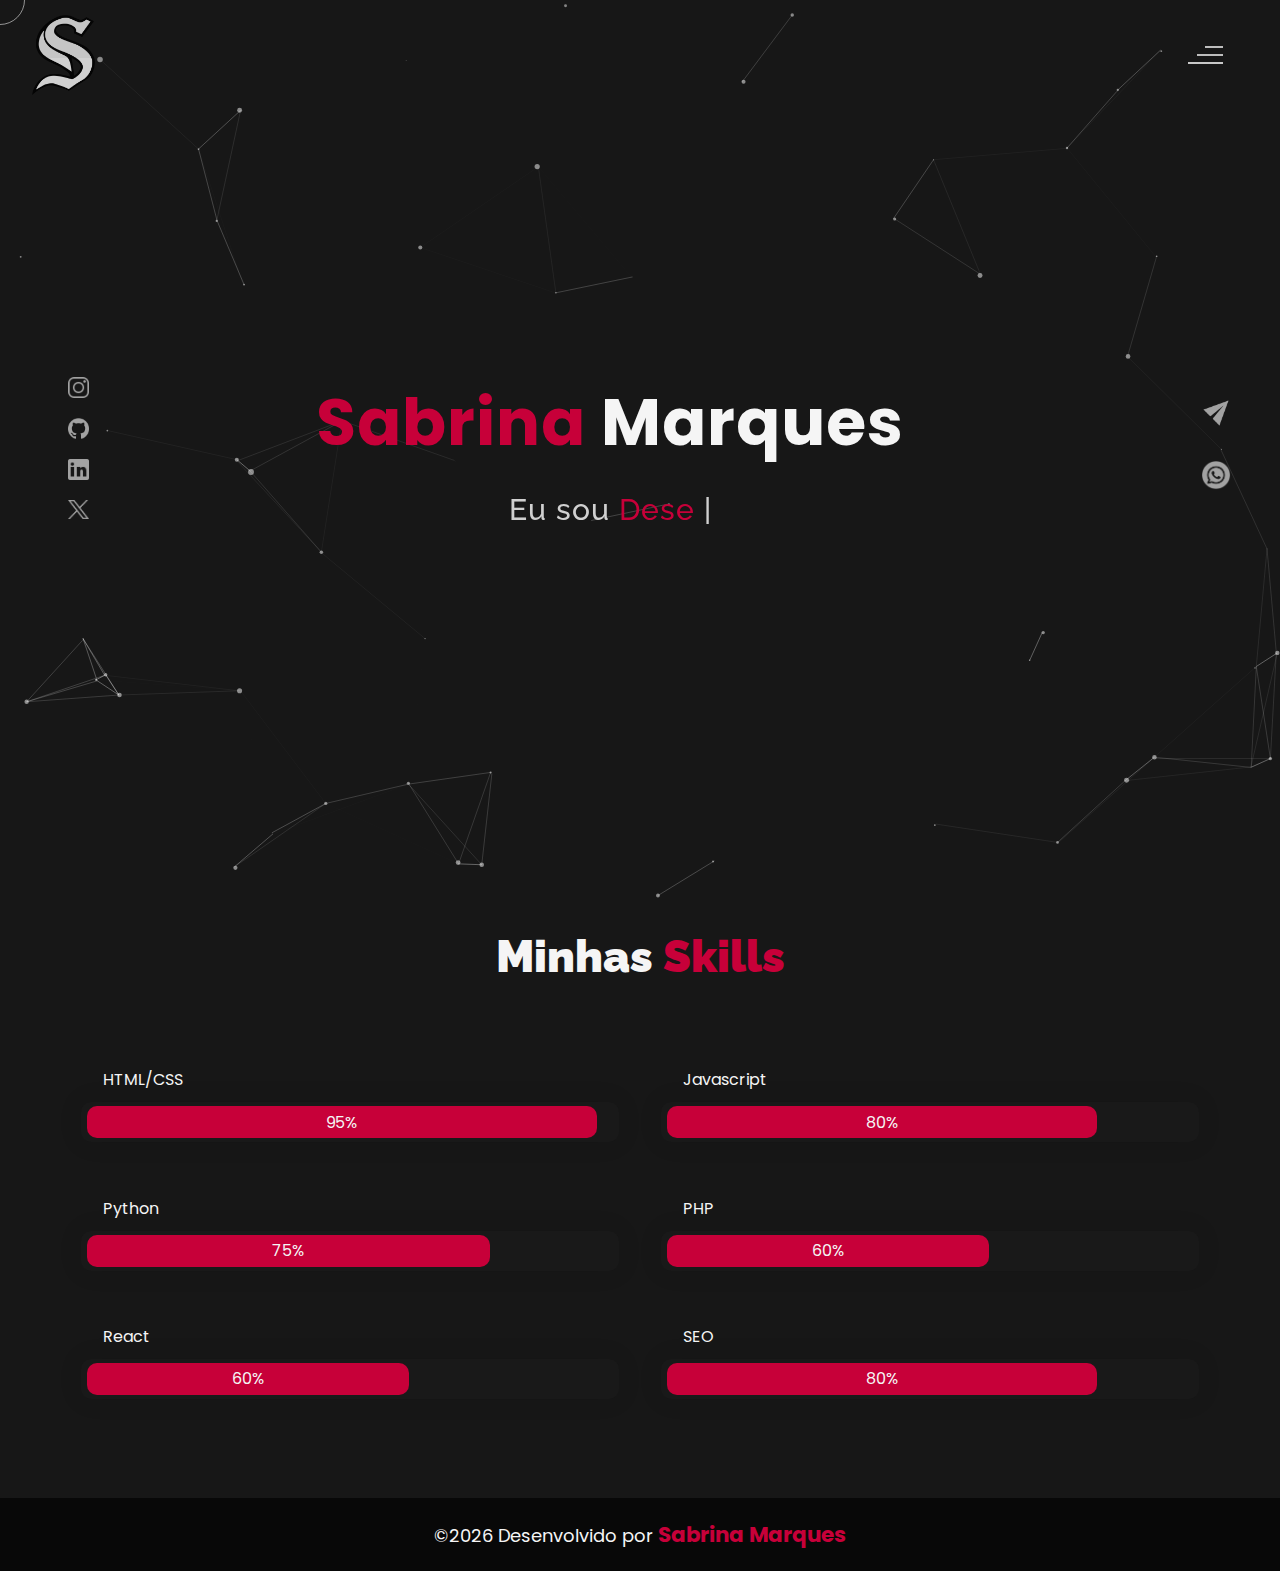
==== theme-particle.html @ f71944fb "Portfólio mais trabalhado" ====
<!DOCTYPE html>
<html lang="pt">
<head>
    <meta charset="UTF-8">
    <meta name="viewport" content="width=device-width, initial-scale=1.0">
	<meta name="keywords" content="blog, business card, creative, creative portfolio, cv theme, online resume, personal, portfolio, professional cv, responsive portfolio, resume, resume theme, vcard" />
    <title>Sabrina Marques Portfólio</title>
  <!--favicon-img--> 
   <link rel="icon" type="image/png" href="images/S logo.png">
   <!--favicon-img-->
   <!--main css file should not be removed -->
    <link rel="stylesheet" href="css/index.css">
    <!--main css file-->
    <script src="https://cdnjs.cloudflare.com/ajax/libs/gsap/3.2.6/gsap.min.js"></script>
</head>
<body>
    <div id="all">
        <div class="cursor"></div>
    <!--loader-->
        <div id="loader">
            <span class="color">Sabrina</span>Marques
        </div>
    <!--loader-end-->
    <!--link-screen-->
        <div id="breaker">
        </div>
        <div id="breaker-two">
        </div>
    <!--link-screen-->
        <!--Main-Section-->
        <!--Navigator-fullscreen-->
        <div id="navigation-content">
            <div class="logo">
                <img src="images/S logo.png" alt="logo">
            </div>
            <div class="navigation-close">
                <span class="close-first"></span>
                <span class="close-second"></span>
            </div>
            <div class="navigation-links">
                <a href="#" data-text="HOME" id="home-link" >HOME</a>
                <a href="#" data-text="ABOUT" id="about-link" >SOBRE</a>
                <a href="#" data-text="PORTFOLIO" id="portfolio-link" >PORTFOLIO</a>
                <a href="#" data-text="CONTACT" id="contact-link" >CONTATO</a>
            </div>
        </div>
        <!--Navigator-Fullscreen END-->
          <!--Home Page-->
        <!--Menubar-->
        <div id="navigation-bar">
            <img src="images/S logo.png" alt="logo">
            <div class="menubar">
                <span class="first-span"></span>
                <span class="second-span"></span>
                <span class="third-span"></span>
            </div>
        </div>
        <!--Menubar End-->
          <!--Header-->
        <div id="header">
            <div id="particles"></div>
              <!--Social Media Links-->
              <div class="social-media-links">
                <a href="https://www.instagram.com/sxbrina.tech"><img src="images/instagram logo.png" class="social-media" alt="instagram-logo"></a>
                 <a href="https://github.com/SabrinaMarquesF"><img src="images/github logo.png" class="social-media" alt="github-logo"></a>
                 <a href="https://www.linkedin.com/in/sabrina-marques-ferraz-79344420b/"><img src="images/linkedin logo.png" class="social-media" alt="linkedin-logo"></a>
                 <a href="https://twitter.com/sxbrinamf"><img src="images/Twitter-X-White-Logo-PNG.png" class="social-media" alt="twitter-logo"></a>
             </div>
            <!--Social Media Links end-->
            <div class="header-content">
                <div class="header-content-box">
                    <div class="firstline"><span class="color">Sabrina </span>Marques</div>
                <div class="secondline">
                Eu sou
                <span class="txt-rotate color" data-period="1200"data-rotate='[ " Desenvolvedora.", "Freelancer.", " Analista de Sistemas." ]'></span>
                <span class="slash">|</span>
        </div>
                    <div class="contact">
                <a href="Mailto:sabrinamferraz20@gmail.com"><img src="images/mail.png" alt="email-pic" class="contactpic"></a>
                <a href="https://wa.me/5587999756280"><img src="images/whatsapp.png" alt="phone-pic" class="contactpic"></a>
                    </div>    
            </div>
            </div>
            <!--header image
            <div class="header-image">
            <img src="images/man.jpg" alt="logo">
            </div>-->
            <!--header image end-->
        </div>
           <!--Header End-->
        <!--HomePage End-->
        <!--Main-Section End-->
        <!--about-->
        <div id="about">
            <div class="color-changer">
            <div class="color-panel">
                <img src="images/gear.png" alt="">
            </div>
            </div>
            <!--about content-->
            <div id="about-content">
                <div class="about-header">
                    Sobre <span class="color">Mim</span>
                    <span class ="header-caption">Conheça - <span class="color"> me.</span> :)</span>
                </div>
                <div class="about-main">
            <div class="about-first-paragraph wow">
            <!--about description-->
               <span class="about-first-line">
                    Sou uma
                    <span class="color">desenvolvedora web</span>
                     e entusiasta em games. </span>
                     <br>
               <span class="about-second-line"> Com o foco em sites, mas também desenvolvo projetos como jogos e APIs!</span>
               <div class="cv">
                <a href="images/SabrinaMarquesFerraz.pdf"><button>Veja meu <span class="colors">currículo </span></button></a>
            </div>
            </div>
            <!--about picture-->
            <div class="about-img">
                <img src="images/about.jpg" alt="Your Image">
            </div>
            </div>
    
            </div>
            <!--services start-->
            
            <!--services header-->
                    <div class="services-heading wow">
                        <span class="color">Meus </span>Serviços 
                    </div>
            <!--services header end-->
            <!--services content-->
                    <div class="services-content">
                           <div class="service-one service wow">
                               <div class="service-img">
                               <img src="images/coding.png" alt="service-one">
                               </div>
                               <div class="service-description">
                                <h2>Web Designing</h2>
                                <p>Experiência em criar interfaces intuitivas e funcionais, sempre focadas em UX e responsividade. Tenho conhecimento em HTML, CSS e JavaScript, além de utilizar ferramentas como Bootstrap e React para o desenvolvimento.</p>
                               </div>
                           </div>
                           <div class="service-two service wow">
                               <div class="service-img">
                               <img src="images/instagram.png" alt="service-two">
                               </div>
                               <div class="service-description">
                                <h2>Social Media</h2>
                                <p>Tenho experiência em Social Media, criando estratégias para engajamento em plataformas como Instagram e Facebook. Desenvolvo conteúdos criativos.</p>
                               </div>
                           </div>
                           <div class="service-three service wow">
                            <div class="service-img">
                               <img src="images/bulb.png" alt="service-three">
                            </div>
                            <div class="service-description">
                                <h2>Creative Design</h2>
                                <p>Desenvolvendo conceitos visuais inovadores para campanhas e projetos. Trabalho com tipografia, cores e layouts para criar designs que sejam atraentes e impactantes.</p>
                            </div>
                        </div>
                    </div>
            </div>
            <!--services content end-->
            <!--services end-->
            <div id="skills">
                <div class="skills-header">
                     Minhas <span class="color"> Skills</span>
                </div>
                <div class="skills-content " style="text-align: center;">
                    <div class="skill-html skill">
                        <div class="skill-text">
                    <div class="html">
                        HTML/CSS
                    </div>
                        </div>
                    <div class="html-prog wow prog">
                 <div class="html-progress wow">95%</div>
                    </div>
                    </div>
                    <div class="skill-html skill">
                        <div class="skill-text">
                    <div class="html">
                      Javascript
                    </div>
                        </div>
                    <div class="html-prog wow prog">
                 <div class="js-progress wow">80%</div>
                    </div>
                    </div>
                    <div class="skill-html skill">
                        <div class="skill-text">
                    <div class="html">
                        Python
                    </div>
                        </div>
                    <div class="html-prog wow prog">
                 <div class="adobe-progress wow">75%</div>
                    </div>
                    </div>
                    <div class="skill-html skill">
                        <div class="skill-text">
                    <div class="html">
                        PHP
                    </div>
                        </div>
                    <div class="html-prog wow prog">
                 <div class="php-progress wow">60%</div>
                    </div>
                    </div>
                    <div class="skill-html skill">
                        <div class="skill-text">
                    <div class="html">
                        React
                    </div>
                        </div>
                    <div class="html-prog wow prog">
                 <div class="jquery-progress wow">60%</div>
                    </div>
                    </div>
                    <div class="skill-html skill">
                        <div class="skill-text">
                    <div class="html">
                        SEO
                    </div>
                        </div>
                    <div class="html-prog wow prog">
                 <div class="seo-progress wow">80%</div>
                    </div>
                    </div>
                </div>
            </div>
    <!--copyright-section You Can Remove After Downloading-->
            <div class="footer">
             <div class="footer-text">
                &copy;<script>
                    document.write(new Date().getFullYear());
                  </script> Desenvolvido por <a href="https://www.instagram.com/sxbrina.tech" target="_blank" class="author-link">Sabrina Marques</a>
             </div>
            </div>
    <!--copyright-section-->
        </div>
        <!--about end-->
        <!--portfolio-->
        <div id="portfolio">
            <div class="portfolio-header"> <span class="color"> Meu </span> Portfólio
            <span class ="header-caption"> Alguns dos meus <span class="color"> Projetos</span></span></div>
             <div id="portfolio-content">
                 <div class="portfolio portfolio-first">
                     <div class="portfolio-image">
                        <img src="images/landingpagegogamer.png" alt="portfolio-first">
                     </div>
                     <div class="portfolio-text">
                         <h2>Landing Page</h2>
                         <p>Site feito com HTML, CSS e JavaScript. Desenvolvi uma landing page intuitiva para um evento de gamers, destacando a programação e facilitando a inscrição. 
                            A página é responsiva, oferecendo uma navegação simples em todos os dispositivos e links rápidos para redes sociais. </p>
                         <div class="button"><a href="https://github.com/SabrinaMarquesF/LandingPageGoGamer"><button><span class="index"> Veja o projeto<i class="gg-arrow-right"></i></span></button></a></div>
                     </div>
                 </div>
                 <div class="portfolio portfolio-second">
                    <div class="portfolio-image">
                        <img src="images/lojagamer.png" alt="portfolio-second">
                    </div>
                    <div class="portfolio-text">
                        <h2>Site para o seu negócio</h2>
                        <p>Site feito com HTML, CSS, Javascript e conhecimentos em Bootstrap. Criei um site moderno e responsivo para uma loja de PCs e periféricos, com um design atraente que exibe produtos de forma clara. O site oferece navegação fácil, categorias bem definidas para melhorar a experiência do usuário.</p>
                        <div class="button"><a href="https://lojadegamesportflio.netlify.app/"><button><span class="index"> Veja o projeto<i class="gg-arrow-right"></i></span></button></a></div>
                    </div>
                </div>
             
                <div class="portfolio portfolio-third">
                    <div class="portfolio-image">
                        <img src="images/smagency.png" alt="portfolio-third">
                    </div>
                    <div class="portfolio-text">
                        <h2>Site para sua agência</h2>
                        <p>Site feito com HTML, CSS, Javascript e conhecimentos em Bootstrap. Esse site foi desenvolvido com detalhes da experiência do usuário, totalmente responsivo e completo para ter todas a informações sobre a empresa.</p>
                        <div class="button"><a href="https://smagency.netlify.app/"><button><span class="index"> Veja o projeto<i class="gg-arrow-right"></i></span></button></a></div>
                    </div>
                </div>
                <div class="portfolio portfolio-fourth">
                    <div class=" portfolio-image">
                        <img src="images/pythongame.png" alt="portfolio-fourth">
                    </div>
                    <div class="portfolio-text">
                        <h2>Usando Python</h2>
                        <p>Um pequeno jogo feito com python, cotendo lógica e interações. Ainda na fase inicial.</p>
                        <div class="button"><a href="https://github.com/SabrinaMarquesF/EscapeFromSpaceDemo"><button><span class="index"> Veja o Projeto<i class="gg-arrow-right"></i></span></button></a></div>
                    </div>
                </div>
                 </div>
                    <!--copyright-section You Can Remove After Downloading-->
            <div class="footer">
                &copy;<script>
                    document.write(new Date().getFullYear());
                  </script> Desenvolvido por <a href="https://www.instagram.com/sxbrina.tech" target="_blank" class="author-link"> Sabrina Marques</a>
               </div>
       <!--copyright-section-->
             </div>
        <!--portfolio end-->
        <!--contact-->
     <div id="contact">
         <div class="contact-header">Entre em <span class="color"> Contato</span>
        <div class="contact-header-caption"> Vamos dar<span class="color"> play</span> no seu projeto!</div></div>
        <div class="contact-content">
            <!--Contact form-->
             <div class="contact-form">
                 <div class="form-header">
                     Mande sua menssagem
                 </div>
                 <form id="myForm" action="#">
                    <div class="input-line">
                        <input  id="name" type="text" placeholder="Nome" class="input-name">
                        <input id="email" type="email" placeholder="Email"  class="input-name">
                    </div>
                    <input type="text" id="subject" placeholder="Título" class="input-subject">
                    <textarea id ="body" class="input-textarea" placeholder="Mensagem"></textarea>
                    <button type="button" id ="submit" value="send">Enviar</button>
                 </form>
               
             </div>
            <!--Contact form-->
            <!--Contact information-->
             <div class="contact-info">
                <div class="contact-info-header">
                    Contact Info
                </div>
                <div class="contact-info-content">
                <div class="contect-info-content-line">
                    <img src="./images/icon-name.png" class="icon" alt="name-icon">
                    <div class="contact-info-icon-text">
                        <h6>Nome</h6>
                        <p>Sabrina Marques</p>
                  </div>
                </div>
                
              <div class="contect-info-content-line">
                  <img src="./images/icon-phone.png" class="icon" alt="phone-icon">
                  <div class="contact-info-icon-text">
                      <h6>Número</h6>
                      <p>+558799756280</p>
                </div>
              </div>
              
              <div class="contect-info-content-line">
                  <img src="./images/icon-email.png" class="icon" alt="email-icon">
                  <div class="contact-info-icon-text">
                      <h6>Email</h6>
                      <p>sabrinamferraz20@gmail.com</p>
                </div>
              </div>
                </div>
            <!--Contact information end-->
           </div>
        </div>
                    <div class="footer">
                        &copy;<script>
                            document.write(new Date().getFullYear());
                          </script> Desenvolvido por<a href="https://www.instagram.com/sxbrina.tech" target="_blank" class="author-link"> Sabrina Marques</a>
                       </div>
               <!--copyright-section-->
     </div>
        <!--contact end-->
    </div>
    <!--all the divisions-->
    <script src="js/jquery.min.js"></script>
    <script src="js/particles.js"></script>
    <script src="js/particles.min.js"></script>
    <script src="js/index.js"></script>
    <!--particles script-->
    <script>
  particlesJS("particles", {"particles":{"number":{"value":40,"density":{"enable":true,"value_area":800}},"color":{"value":"#ffffff"},"shape":{"type":"circle","stroke":{"width":0,"color":"#000000"},"polygon":{"nb_sides":5},"image":{"src":"img/github.svg","width":100,"height":100}},"opacity":{"value":0.5,"random":false,"anim":{"enable":false,"speed":1,"opacity_min":0.1,"sync":false}},"size":{"value":3,"random":true,"anim":{"enable":false,"speed":40,"size_min":0.1,"sync":false}},"line_linked":{"enable":true,"distance":150,"color":"#ffffff","opacity":0.4,"width":1},"move":{"enable":true,"speed":6,"direction":"none","random":false,"straight":false,"out_mode":"out","bounce":false,"attract":{"enable":false,"rotateX":600,"rotateY":1200}}},"interactivity":{"detect_on":"canvas","events":{"onhover":{"enable":true,"mode":"repulse"},"onclick":{"enable":true,"mode":"push"},"resize":true},"modes":{"grab":{"distance":400,"line_linked":{"opacity":1}},"bubble":{"distance":400,"size":40,"duration":2,"opacity":8,"speed":3},"repulse":{"distance":200,"duration":0.4},"push":{"particles_nb":4},"remove":{"particles_nb":2}}},"retina_detect":true});
    </script>

</body>
</html>
---- css/index.css ----
@import url('https://fonts.googleapis.com/css?family=Raleway:300&display=swap');
@import url('https://fonts.googleapis.com/css?family=Monoton&display=swap');
@import url('https://fonts.googleapis.com/css?family=Poppins:500&display=swap');
*{
    padding: 0%;
    margin: 0%;
    box-sizing: border-box;
}
::-webkit-scrollbar{
    width: 4px;
    color:#c70039;
    transition: all .4s ease;
}
::-webkit-scrollbar-thumb {
    background: #c70039; 
    border-radius: 4px;
    width: 4px;
    transition: all .4s ease;
  }
  ::-webkit-scrollbar-track {
    background: #101010; 
    border-radius: 4px;
    width: 4px;
  }
  input::-webkit-outer-spin-button,
input::-webkit-inner-spin-button {
  -webkit-appearance: none;
  margin: 0;
}

/* Firefox */
input[type=number] {
  -moz-appearance: textfield;
}
  html{
    background: #101010;
    
  }
  #loader{
      display: flex;
      align-items: center;
      justify-content: center;
      flex-direction: column;
      height:100vh;
      position: fixed;
      z-index:100;
      font-family: poppins;
      background-color: #202020;
      color: whitesmoke;
      font-size: 70px;
      width: 100%;
  }
body{
    user-select: none;
    height: auto;
    overflow-x: hidden;
    width: 100%;
    background: #171717;
}
#header{
    background:#171717;
    height: 100vh;
    width: 100%;;
    overflow: hidden;
    animation: scale 1.5s ease;
    position:relative;
    display: block;
}
#particles{
    position: absolute;
    top: 0;
    left: 0;
    height: 100%;
    width: 100vw;
    background-size: cover;
    background-position: 50% 50%;
    display: block;
}
#navigation-content{
    height: 100vh;
    width: 100%;
    position:fixed;
    z-index: 5;
    background-color:#020202;
    transform: translateY(-200%);
    display: flex;
    flex-direction: column;
    align-items: center;
    justify-content: center;
}
#navigation-bar{
    position: fixed;
    height: 100px;
    width: 100%;
    z-index: 3;
    padding: 10px;
    background:transparent;
    overflow: hidden;
}
.menubar{
    position: absolute;
    right:4%;
    top: 40%;
    cursor: pointer;
    opacity: .8;
    transition: all .4s ease;
}
.menubar span{
    position: relative;
    background-color:transparent;
    height:2px;
    width: 20px;
    display: block;
    margin:6px;
    border-radius: 20px;
}
.menubar .first-span{
    width:35px;
}
.menubar .first-span::before{
    content: "";
    position: absolute;
    height: 100%;
    width: 50%;
    top:0;
    right:0;
    background-color:whitesmoke;
    transition: all .5s ease;

}
.menubar .second-span{
    width:35px;
}
.menubar .second-span::before{
    content: "";
    position: absolute;
    height: 100%;
    width: 75%;
    top:0;
    right:0;
    background-color:whitesmoke;
    transition: all .3s ease;
}
.menubar .third-span{
    width:35px;
}
.menubar .third-span::before{
    content: "";
    position: absolute;
    height: 100%;
    width: 100%;
    top:0;
    right:0;
    background-color:whitesmoke;
    transition: all .3s ease;
}
.menubar:hover .second-span::before , .menubar:hover .first-span::before {
    width: 100%;
}
.menubar:hover{
    opacity: 1;
}
.close-first , .close-second{
 height: 2px;
 width: 35px;
 background-color: whitesmoke;
 display: block;
 margin: 4px;
 cursor: pointer;
 padding: 1px;
 border-radius: 20px;
}
.close-first {
    transform: rotate(45deg);
}
.close-second{
    transform: rotate(-45deg);
}
.navigation-close{
    position: absolute;
    top: 6%;
    right:4%;
    padding: 10px;
    cursor: pointer;
    transition: all.3s ease;
    opacity: .8;
}
.navigation-close:hover{
    opacity: 1;
    transform: rotate(90deg);
}
.logo img{
    height: 80px;
    position: absolute;
    top: 3%;
    left: 2.5%;
    opacity: .8;
    z-index: 2;
    cursor: pointer;
    transition: all .4s ease;
}
.logo img:hover{
    opacity: 1;
    transform: rotate(-45deg);
}
#navigation-bar img{
    height: 80px;
    position: absolute;
    ;
    top: 15%;
    left: 2.5%;
    opacity: .8;
    transition: all .4s ease;
}
#navigation-bar img:hover{
    opacity: 1;
    transform:rotate(-45deg);
}
.header-image img{
    height: 100vh;
    float: right;
}
.header-image{
    float: right;
    height: auto;
    background-size: cover;
    background-position: center;
    width: 40%;   
    height: 100vh;

}
.header-content{
    height: 100vh;
    width: 100%;
    float: left;
    display: flex;
    position: absolute;
    align-items: center;
    justify-content: center;
    color: whitesmoke;
    font-family: raleway;
    font-weight: 400;
    letter-spacing: 1px;
    flex-direction: column;
    font-size: 50px;
    z-index: 1;
}
.header-content-box{
    z-index: 2;
    text-align: center;
    height: auto;
    padding-right: 60px;
    width: auto;

}
.header-content .firstline{
    z-index: 2;
    font-weight:700;
    font-family: poppins;
    font-size: 65px;
}
.header-content .secondline{
    z-index: 2;
    font-size: 30px;
    padding-top:20px ;
    font-weight:500;
    color: rgb(255, 255, 255,.8);
}
.slash{
    animation-name: animateslash;
    animation-duration: .8s;
    animation-iteration-count: infinite;
    animation-play-state: running;
}
@keyframes animateslash{
    0%{
        opacity: 1;
        z-index: 2;
    }
    100%{
        opacity: 0;
        z-index: 0;
    }
}
@-webkit-keyframes animateslash{
    0%{
        opacity: 1;
        z-index: 2;
    }
    100%{
        opacity: 0;
        z-index: 0;
    }
}
.social-media-links{
    height: 100vh;
    position: absolute;
    z-index: 2;
    padding: 60px;
    width: auto;
    display: flex;
    flex-direction: column;
    align-items: center;
    justify-content: center;
}
.social-media{
    color: white;
    width:  21px;
    ;
    opacity: .6;
    margin: 8px;
    transition: all .4s ease;
}
.social-media:hover{
    opacity: 1;
    transform: scale(1.1);
}
.navigation-links{
    display: flex;
    align-items: center;
    justify-content: center;
    flex-direction: column;
    font-family:poppins;
}
.navigation-links a{
    padding:10px;
    text-decoration: none;
    color: white;
    font-size: 30px;
    opacity: .7;
    transition: all .4s ease;
}
.navigation-links a:hover{
    opacity: 1;
}
.navigation-links a::before{
    content: "";
    position: absolute;
    top:50%;
    left: 50%;
    display: flex;
    justify-content: center;
    transform: translate(-50%,-50%);
    align-items: center;
    font-size: 5em;
    font-weight: 400;
    font-family: monoton;
    color:rgb(255, 255, 255,.1);
    z-index: 1;
    pointer-events: none;
    opacity: 0;
    letter-spacing: 100px;
    transition: all .4s ease;
}
.navigation-links a:hover::before{
    content: attr(data-text);
    opacity: 1;
    letter-spacing: 10px;
}
.contact{
    display: flex;
    position: absolute;
    width: 10%;
    right: 0;
    top: 0;
    height: 100%;
    align-items: center;
    justify-content: center;
    flex-direction: column;
    z-index: 3;
}
.contact a{
    z-index: 3;
}
.contact img{
    margin:10px;
    height:30px;
    opacity: .6;
    transition: all .4s ease;
}
.contact img:hover{
    opacity: 1;
    transform: scale(1.1);
}
#breaker{
    height: 100vh;
    width: 200%;
    background-color: #c70039;
    opacity: 1;
    animation: breakeranimate 2s linear;
    display: none;
    transition: all .4s ease;
    border-radius: 5px;
    z-index: 10;
    position: fixed;
}
@keyframes breakeranimate{
   0%{ transform : translateX(-100%)}
   50%{ transform : translateX(0%) }
   100%{ transform : translateX(100%) }
}
@-webkit-keyframes breakeranimate{
    0%{ transform : translateX(-100%) }
    50%{ transform : translateX(0%) }
    100%{ transform : translateX(100%) }
}
.color{
    color: #c70039;
    transition: all .4s ease;
}
#about{
    background-color: #101010;
    display: none;
    width: 100%;
    height: auto;
    overflow: hidden;
}
@keyframes scale{
    0%{
        transform: scale(.6);
    }
    100%{
        transform: scale(1);
    }
}
@-webkit-keyframes breakeranimate{
    0%{
        transform: scale(.6);
    }
    100%{
        transform: scale(1);
    }
}
#about-content{
    display: flex;
    flex-direction:column;
    align-items: center;
    color: whitesmoke;
    justify-content: center;
    height: auto;
    width: 100%;
    padding:30px;
}
.about-header{
    height: auto;
    width: 100%;
    text-align: center;
    align-items: center;
    justify-content: center;
    font-size: 45px;
    font-family: raleway;
    color: whitesmoke;
    padding:10px;
    padding-bottom: 30px;
    padding-top: 60px;
    font-weight: 900;
}
.about-first-paragraph{
    color: whitesmoke;
    justify-content: center;
    font-size: 20px;
    font-family: poppins;
    width: 50%;
    padding: 30px;
    font-weight: 400;
}
.about-first-paragraph .color{
    font-size: 40px;
}
.about-first-line{
    font-size: 35px;
    opacity: 1;
    margin-bottom: 10px;
    display: block;
}
.about-second-line{
    opacity: .8;
    font-size: 18px;
    font-weight: 200;
}
.about-main{
    display: flex;
    align-items: center;
    justify-content: center;
    width: 100vw;
    height: auto;
    padding-left: 50px;
    padding-right: 50px;
    flex-direction: row;
}
.about-img img{
    width: 100%;
    height:380px;
    padding: 30px;
    border-radius: 40px;
}
.about-img {
    background-image: cover;
    width: 550px;
    height:auto;
    padding: 30px;
    padding-top: 10px;
    border-radius: 40px;
}

#about-content a{
    text-decoration: none;
    font-family: aileron;
    font-weight: 400;
    font-size: 35px;
    color: #c70039;
    transition: all .4s ease;
}
.cv {
    padding-top: 40px;
}
.cv a button{
    background: transparent;
    border:none;
    padding: 15px 30px;
    color: whitesmoke;
    background: #c70039;
    outline: none;
    font-size:20px;
    font-family: aileron;
    border-radius: 4px;
    font-weight: 400;
    cursor: pointer;
    position: relative;
    transition: all .4s ease;

}
.cv a button:hover{
    opacity: 1;
    transform: scale(1.05);
}
#services{
    position: relative;
}

.services-heading{
    height: auto;
    width: 100%;
    text-align: center;
    align-items: center;
    justify-content: center;
    font-size: 45px;
    font-family: raleway;
    color: whitesmoke;
    padding:10px;
    padding-bottom: 30px;
    padding-top: 30px;
    font-weight: 900;

}
.about-first-paragraph {
    display: flex;
    align-items: center;
    justify-content: center;
    flex-direction:column ;
}
.colors{
    color: whitesmoke;
}
.services-content{
    height: auto;
    width: 100%;
    overflow: hidden;
    text-align: center;
    padding:2.5%;
}
.service{
    height:380px;
    width:28%;
    margin: 1.5%;
    background-color: #191919;
    ;
    display: inline-block;
    box-shadow:0px 0px 25px rgb(0,0,0,.05);
    position: relative;
    text-align: center;
    z-index: 2;
    border-radius: 10px;
    overflow: hidden;
    animation: opacity 1.4s ease ;
}
.service-img{
    text-align: center;
}

.service-img img{
    display: inline-block;
    z-index: 2;
    position: relative;
    margin: 20px;
    border-radius: 30%;
    padding: 10px;
    border: 0px solid #c70039;
    background: #c70039;
    box-shadow:0px 0px 0px 0px #c70039 ;
    height:100px;
    transition: all .8s ease;
}
.service:hover .service-img img{
    box-shadow:0px 0px 0px 400px #c70039 ;
}
.service-description{
    font-family: poppins;
    color:whitesmoke;
    position: relative;
    display: inline-block;
    z-index:2;
}
.service-description h2{
    padding: 10px;
    margin: 5px;
    font-weight: 200;
    font-size: 25px;
}
.service-description p{
    padding: 10px;
    font-weight: 200;
    font-size: 16px;
    opacity: .8;
}
#skills{
    width: 100%;
    height:auto;
}
.skills-header{
    height: auto;
    width: 100%;
    text-align: center;
    align-items: center;
    justify-content: center;
    font-size: 45px;
    font-family: raleway;
    color: whitesmoke;
    padding:10px;
    padding-bottom: 30px;
    padding-top: 30px;
    font-weight: 900;
}
.skills-content{
    height: auto;
    width:100%;
    margin-top: 20px;
    margin-bottom: 80px;
}
.skill-html{
    height: auto;
    width: 45%;
    padding: 0%;
    position: relative;
    font-family: poppins;
    color:whitesmoke;
    display: inline-block;
    padding:1.5%;
}
.skill-text{
    width:80%;
    position: relative;
    height: 50px;
}
.html{
    display: inline-block;
    position: absolute;
    left: 5%;
    top:30%;
}
.html-prog{
   width:100%;
   height:40px;
   border-radius: 10px;
   background: #191919;
   box-shadow:0px 0px 25px rgb(0,0,0,.1);
   position: relative;
   overflow: hidden;
}
.html-progress{
    position: absolute;
    top:10%;
    left:1%;
    height: 80%;
    display: flex;
    align-items: center;
    justify-content: center;
    transition: all .4s ease;
    width:95%;
    border-radius: 10px;
    background: #c70039;
}
.js-progress{
    position: absolute;
    top:10%;
    left:1%;
    height: 80%;
    display: flex;
    align-items: center;
    font-family: poppins;
    justify-content: center;
    transition: all .4s ease;
    width:80%;
    border-radius: 10px;
    background: #c70039;
}
.adobe-progress{
    position: absolute;
    top:10%;
    left:1%;
    height: 80%;
    display: flex;
    align-items: center;
    justify-content: center;
    transition: all .4s ease;
    width:75%;
    border-radius: 10px;
    background: #c70039;
}
.php-progress{
    position: absolute;
    top:10%;
    left:1%;
    height: 80%;
    display: flex;
    align-items: center;
    justify-content: center;
    width:60%;
    border-radius: 10px;
    background: #c70039;
    transition: all .4s ease;
}
.jquery-progress{
    position: absolute;
    top:10%;
    left:1%;
    height: 80%;
    display: flex;
    align-items: center;
    justify-content: center;
    transition: all .4s ease;
    width:60%;
    border-radius: 10px;
    background: #c70039;
}
.seo-progress{
    position: absolute;
    top:10%;
    left:1%;
    height: 80%;
    display: flex;
    align-items: center;
    justify-content: center;
    width:80%;
    border-radius: 10px;
    transition: all .4s ease;
    background: #c70039;
}
.portfolio-header{
    height: auto;
    width: 100%;
    text-align: center;
    align-items: center;
    justify-content: center;
    font-size: 45px;
    font-family: raleway;
    transition: all .4s ease;
    color: whitesmoke;
    padding:10px;
    padding-bottom: 30px;
    padding-top: 60px;
    font-weight: 900;
}

.header-caption{
    opacity:.8;
    display: block;
    font-size: 20px;
    font-family: raleway;
    padding: 8px;
    padding-top: 15px;
    color: whitesmoke;
    font-weight: 400;
}
.portfolio{
    height:auto;
    width: 100%;
    display: flex;
    flex-direction: row;
    align-items: center;
    justify-content: center;
    padding: 1.5%;
    padding-right: 2%;
    padding-top: 50px;
    padding-bottom: 40px;
}

.portfolio-text{
    width: 40%;
    padding-left: 1%;
    margin: 1%;
    margin-left: -40px;
    margin-top: 160px;
    z-index: 3;
    opacity: 1;
    background: #080808;
    padding-top: 10px;
    padding-bottom: 10px;
}

.portfolio-text h2{
    font-size: 35px;
    font-family: poppins;
    font-weight: 200;
    padding: 20px;
    color: #c70039;
    transition: all .4s ease;
}
.portfolio-text p{
    font-size: 16px;
    opacity: .8;
    font-family: poppins;
    font-weight: 200;
    padding: 20px;
}
.portfolio-text button{
    font-size: 16px;
    opacity: .8;
    font-family: poppins;
    font-weight: 200;
    padding: 10px 20px;
    background:transparent;
    color:#c70039;
    transition: all .4s ease;
    outline: none;
    margin: 20px;
    border: 1.5px solid #c70039;
    cursor: pointer;
    overflow: hidden;
    position: relative;
    transition: all .4s ease;
}
.portfolio-text button::before{
    content: "";
    position: absolute;
    width: 0%;
    height: 200%;
    transform: rotate(-15deg) translateY(-20px);
    top: 0;
    left: 0;
    z-index: 3;
    background: #c70039;
    transition: all .7s ease;
}
.portfolio-text button:hover{
    opacity: 1;
    color:whitesmoke;
}
 button:hover .index{
     position: relative;
    z-index: 4;
}
.portfolio-text button:hover::before{
    opacity: 1;
    width: 120%;
}
.button{
    text-align: center;
}
    .portfolio-image img{
        height: 400px;
        width: 100%;
        position: relative;
    }
    .portfolio-image{
        height: 400px;
        width: 40%;
    }
.portfolio-image img::before{
    content: "";
    height: 100%;
    width: 100%;
    background: #c70039;
    opacity: .1;
    top: 0;
    left: 0;
    transition: all .4s ease;
    position: absolute;
    z-index: 2;
}
#portfolio-content{
    width: 100%;
    display: flex;
    height: auto;
    flex-direction: column;
    justify-content: center;
    overflow: hidden;
}
#portfolio{
    display: none;
    height: auto;
    overflow-x: hidden;
    background-color: #101010;
    width: 100%;
    color:whitesmoke;
}
.blog-header{
    height: auto;
    width: 100%;
    text-align: center;
    align-items: center;
    justify-content: center;
    font-size: 45px;
    font-family: raleway;
    color: whitesmoke;
    padding:10px;
    padding-bottom: 30px;
    padding-top: 60px;
    font-weight: 900;
}
.cursor{
    height: 50px;
    width: 50px;
    display: block;
    border-radius: 50%;
    border: 1px solid whitesmoke;
    background: transparent;
    pointer-events: none;
    position: fixed;
    top: -25px;
    left: -25px;
    z-index: 10;
    opacity: .6;
    transition:  scale .5s ease;
}
.cursor-small{
    height: 50px;
    width: 50px;
    display: block;
    border-radius: 50%;
    border: 1px solid whitesmoke;
    background: transparent;
    pointer-events: none;
    position: fixed;
    top: -25px;
    left: -25px;
    z-index: 10;
    opacity: .6;
    transition:  scale .4s ease;
}

#contact{
    display: none;
    height: auto;
    text-align: center;
    width: 100%;
    background: #101010;
    position: relative; 
}
.contact-header{
    height: auto;
    width: 100%;
    text-align: center;
    align-items: center;
    justify-content: center;
    font-size: 45px;
    font-family: raleway;
    color: whitesmoke;
    padding:10px;
    padding-bottom: 30px;
    padding-top: 60px;
    font-weight: 900;
}
.contact-header-caption{
    padding: 10px;
    color: whitesmoke;
    opacity: .9;
    font-family:raleway;
    font-size: 18px;
}
.contact-content{
    width: 90%;
    margin: auto;
    height: auto;
    display: flex;
    flex-direction: row;
    align-items: center;
    justify-content: center;
}
.contact-info{
    width: 40%;
    height: 500px;
    background: url(../images/códigos.jpg);
    background-position: center;
    background-size: cover;
    border-radius: 16px;
    margin-bottom: 50px;
    position: relative;
    overflow: hidden;
}
.contact-info::before{
    content: "";
    width: 100%;
    height: 100%;
    position: absolute;
    top: 0;
    left: 0;
    background: #101010;
    opacity: .8;
    pointer-events: none;
}
.contact-form{
    height: 550px;
    padding-right:40px;
    width: 60%;
    display: flex;
    flex-direction: column;
}
form{
    display: flex;
    flex-direction: column;
    height: auto;
    width:auto;
    align-items: center;
    position: relative;
}
.input-line{
    width: 100%;
    height: auto;
    display: flex;
    flex-direction: row;
    align-items: center;
    justify-content: center;
}
.input-name{
    width: 40%;
    padding:10px 20px;
    margin:14px;
    border-radius: 8px;
    outline: none;
    background: #050505;
    border:none;
    color: whitesmoke;
    font-family: poppins;
    font-size: 18px;
}
.form-header{
    font-size: 24px;
    font-family: poppins;
    font-weight: 400;
    color: whitesmoke;
    padding: 28px;
}
.input-subject{
    width: 84%;
    padding:10px 20px;
    margin:24px;
    border-radius: 8px;
    outline: none;
    background: #050505;
    border:none;
    color: whitesmoke;
    font-family: poppins;
    font-size: 18px;
}
.input-textarea{
    width: 84%;
    padding:10px 20px;
    margin:15px;
    height: 150px;
    border-radius: 8px;
    outline: none;
    background: #050505;
    border:none;
    color: whitesmoke;
    font-family: poppins;
    font-size: 18px;
}
form button{
    padding:8px 24px;
    font-family: poppins;
    font-size:20px;
    color: whitesmoke;
    background:#BB0035;
    opacity: .8;
    margin: 20px;
    cursor: pointer;
    border: none;
    border-radius: 8px;
    transition: all .4s ease;
}
form button:hover{
  opacity: 1;
}
.contact-info-header{
    position: relative;
    z-index: 2;
    font-size: 24px;
    font-family: poppins;
    font-weight: 400;
    color: whitesmoke;
    padding: 30px;
}
.contect-info-content-line{
    height: auto;
    padding: 10px;
    position: relative;
    z-index: 2;
    display: flex;
    flex-direction: row;
    align-items: center;
    text-align: left;
    margin-left: 100px;
}
.contact-info-icon-text{
    color: whitesmoke;
    padding:15px;
    font-family: poppins;
}
.contact-info-icon-text h6{
    font-size: 15px;
    opacity: .8;
}
.contact-info-icon-text p{
    font-size: 14px;
    opacity: .7;
}
.icon{
    height:40px;
    opacity: .8;
}

.footer{
    background: #080808;
    width: 100%;
    padding: 20px;
    color: whitesmoke;
    display: flex;
    flex-direction: row;
    font-family: poppins;
    align-items: center;
    justify-content: center;
}
.footer .footer-text{
    position: relative;
    display: inline;
    font-size: 18px;
    font-weight: 400;
    opacity: 1;
}
.color-changer{
    height: auto;
    width: auto;
    display: flex;
    flex-direction: row;
    position: fixed;
    right:-150px;
    top:40%;
    z-index: 4;
    color:black;
    transition:all .4s ease;
}
.color-changer-active{
    right:0px;
    transition:all .4s ease;
}
.color-panel{
    height: 45px;
    cursor: pointer; 
    width:45px;
    display: flex;
    align-items: center;
    justify-content: center;
    border-bottom-left-radius: 3px;
    border-top-left-radius: 3px;
    background: whitesmoke;
}
.color-panel img{
    height: 40px; 
    width:40px;
    padding:2px;
    animation: rotate 2s linear infinite;
}
.colors ul{
    display: flex;
    flex-wrap: wrap;
    height: auto;
    max-width: 150px;
    text-align: center;
    justify-content: center;
    margin-top: 10px;
}
.colors li{
    height: 30px;
    width: 30px;
    margin: 5px;
    border-radius: 20%;
    position: relative;
    overflow: hidden;
}
.colors li a{
    position: absolute;
    top: 0;
    left: 0;
    height: 100%;
    width: 100%;
}
.color-red{
    background: #c70039;
}
.color-purple{
    background: #481380;
}
.color-green{
    background: #04A777;
}
.color-blue{
    background: #035aa6;
}
.color-malt{
    background: #00909e;
}
.color-orange{
    background: #dd7631;
}
@keyframes rotate{
    0%{
   transform: rotate(0deg);
    }
    100%{
   transform: rotate(360deg);
    }
}
@-webkit-keyframes rotate{
    0%{
        transform: rotate(0deg);
         }
         100%{
        transform: rotate(360deg);
         }
}
.color-selector{
    height:auto;
    width:150px;
    padding: 10px;
    background: whitesmoke;
    font-family: poppins;
    font-size: 16px;
    display: flex;
    color: black;
    flex-direction: column;
    align-items: center;
    justify-content: center;
}
.color-selector li{
  list-style: none;
}

.author-link {
    color: #c70039; 
    font-weight: bold; 
    text-decoration: none; 
    font-size: 1.2em;
    transition: color 0.3s ease; 
  }

  .author-link:hover {
    color: #f81555; 
    text-decoration: none;
  }

/*

Mobile


*/





@media only screen and (max-width: 550px){
    .header-content{
        height: 100vh;
        width: 100%;
        float: left;
        display: flex;
        align-items: center;
        justify-content: center;
        flex-direction: column;
        color: whitesmoke;
        font-family: raleway;
        font-weight: 500;
        letter-spacing: 2px;
        font-size: 40px;
    }
    .contact{
        display: none;
    }
    .header-image{
        float: right;
        height: auto;
        width: 0%;   
    }
    .social-media-links{
        width: 100%;
        left: 0;
        bottom: 0;
        position: absolute;
        padding: 10px;
        height: auto;
        display: flex;
        flex-direction: row;
        align-items: center;
        justify-content: center;
    }
    .header-content-box{
        padding-left: 0px;
        z-index: 2;
        text-align: center;
    }
    #contact{
        display: none;
    }
    #breaker{
        height: 50vh;
        width: 200%;
        background-color: #c70039;
        opacity: 1;
        animation: breakeranimate 2s linear;
        display: none;
        transition: all .4s ease;
        z-index: 10;
        position: fixed;
    }
    @keyframes breakeranimate{
       0%{ transform : translateX(-100%)}
       50%{ transform : translateX(0%) }
       100%{ transform : translateX(100%) }
    }
    @-webkit-keyframes breakeranimate{
        0%{ transform : translateX(-100%) }
        50%{ transform : translateX(0%) }
        100%{ transform : translateX(100%) }
    }
    .header-content-box{
        z-index: 2;
        text-align: center;
        height: auto;
        padding-right: 0px;
        width: auto;
    
    }
    #about-content{
        display: flex;
        flex-direction:column;
        align-items: center;
        color: whitesmoke;
        justify-content: center;
        height: auto;
        width: 100%;
        padding:30px;
    }
    .about-header{
        color: whitesmoke;

        justify-content: center;
        font-size: 35px;
        font-family: raleway;
        padding:10px;
        font-weight: 900;
    }
    .about-first-paragraph{
        color: whitesmoke;
        justify-content: center;
        font-size: 20px;
        font-family: poppins;
        width: 95%;
        padding: 10px;
        font-weight: 400;
    }
    .about-first-paragraph .color{
        font-size: 30px;
    }
    .about-first-line{
        font-size: 28px;
        opacity: 1;
        margin-bottom: 10px;
        display: block;
    }
    .about-second-line{
        opacity: .8;
        font-size: 15px;
    }
    .about-main{
        display: flex;
        align-items: center;
        justify-content: center;
        width: 100vw;
        height: auto;
        padding-left: 10px;
        padding-right: 10px;
        flex-direction: column-reverse;
    }
    .about-img img{
        width: 280px;
        height:220px;
        padding: 5px;
        border-radius: 10%;
    }
    .about-img {
        width: 100%;
        height:250px;
        text-align: center;
        overflow: hidden;
        border-radius: 10%;
    }
    .service{
        height:320px;
        width:90%;
        margin: 1.5%;
        background-color: #191919;
        display: inline-block;
        box-shadow:0px 0px 25px rgb(0,0,0,.1);
        position: relative;
        text-align: center;
        z-index: 2;
        border-radius: 10px;
        overflow: hidden;
    }
    .service-img img{
        display: inline-block;
        z-index: 2;
        position: relative;
        margin: 20px;
        border-radius: 30%;
        padding: 10px;
        height:80px;
        transition: all .8s ease;
    }
    .skill{
        width:80%;
    }
    .prog{
        height:30px;
    }
    .skills-content{
        height: auto;
        width:100%;
        margin-top: 20px;
        margin-bottom: 15px;
    }
    .portfolio{
        height:auto;
        width: 100%;
        display: flex;
        flex-direction: column;
        align-items: center;
        justify-content: center;
        padding: 1.5%;
        padding-right: 2%;
    padding-top: 50px;
    padding-bottom: 40px;
    }
    .portfolio-text{
        width: 90%;
        padding-left: 0%;
        margin: 0%;
        margin-left: 0px;
        margin-top: 0px;
        z-index: 1;
        background: #070707;
        padding-top: 10px;
        padding-bottom: 10px;
    }
        .portfolio-image{
            position: relative;
        }
            .portfolio-text h2{
                font-size: 22px;
                font-family: poppins;
                font-weight: 200;
                padding: 10px;
            }
            .portfolio-text p{
                font-size: 15px;
                opacity: .8;
                font-family: poppins;
                font-weight: 200;
                padding: 15px;
            }
            .cursor{
                display: none;
            }
            .service:hover .service-img img{
                box-shadow:0px 0px 0px 0px #c70039 ;
            }
            .portfolio-image img{
                height: 300px;
                width: 100%;
            }
            .portfolio-image{
                height: 300px;
                width: 90%;
            }
            #navigation-bar img{
                height: 80px;
                position: absolute;
                top: 15%;
                left: 2.5%;
                opacity: .8;
                transition: all .4s ease;
                display: none;
            }
            .blogs{
                height: auto;
                width: 90%;
                margin: 10px;
                margin-top: 20px;
                margin-bottom: 20px;
                position: relative;
            }
            .blogs .img{
                height: 80%;
                width: 100%;
                overflow: hidden;
                transition: all .65s ease;
                position: relative;
            }
            .blog-date{
                position: absolute;
                left: 0;
                bottom: 0;
                color: whitesmoke;
                font-size: 18px;
                text-align: center;
                font-weight: 400;
                font-family: poppins;
                padding: 3px;
                width: 35%;
                height: auto;
            }
            .blogs .img img{
                height: 100%;
                width: 100%;
                transition: all .65s ease;
            }
            .blog-text{
              height: auto;
              width: 100%;
              text-align: center;
              vertical-align: center;
              font-family: poppins;
              color: whitesmoke;
              background-color: #000000;
              transition: all .5s ease;
            }
            .blog-text h3{
              font-size: 24px;
              font-weight: 200;
              height: 15%;
              padding: 10px;
              letter-spacing: 1px;
            }
            .blog-text p{
                font-size: 15px;
                opacity: .9;
                font-weight: 200;
                height: 85%;
                padding: 20px;
                letter-spacing: 1px;
              }
            .blogs:hover .img{
                  transform: translateY(0%);
              }
            .blogs:hover .blog-text{
                transform: translateY(0%);
            }
            .contact-content{
                width: 90%;
                margin: auto;
                height: auto;
                display: flex;
                flex-direction: column;
                align-items: center;
                justify-content: center;
            }
            .contact-info{
                width: 90%;
                height: 500px;
                background-position: center;
                background-size: cover;
                border-radius: 16px;
                margin-bottom: 25px;
                position: relative;
                overflow: hidden;
            }
            .contact-info::before{
                content: "";
                width: 100%;
                height: 100%;
                position: absolute;
                top: 0;
                left: 0;
                background: #101010;
                opacity: .7;
                pointer-events: none;
            }
            .contact-form{
                height: auto;
                width: 90%;
                display: flex;
                padding-bottom: 40px;
                padding-right:0px;
                flex-direction: column;
            }
            form{
                display: flex;
                flex-direction: column;
                height: auto;
                width:auto;
                align-items: center;
                position: relative;
            }
            .input-line{
                width: 100%;
                height: auto;
                display: flex;
                flex-direction: column;
                align-items: center;
                justify-content: center;
            }
            .input-name{
                width: 90%;
                padding:10px 20px;
                margin:14px;
                border-radius: 8px;
                outline: none;
                background: #050505;
                border:none;
                color: whitesmoke;
                font-family: poppins;
                font-size: 16px;
            }
            .form-header{
                font-size: 22px;
                font-family: poppins;
                font-weight: 400;
                color: whitesmoke;
                padding: 20px;
                padding-top: 0px;
            }
            .input-subject{
                width: 90%;
                padding:10px 20px;
                margin:24px;
                border-radius: 8px;
                outline: none;
                background: #050505;
                border:none;
                color: whitesmoke;
                font-family: poppins;
                font-size: 16px;
            }
            .input-textarea{
                width: 90%;
                padding:10px 20px;
                margin:15px;
                height: 140px;
                border-radius: 8px;
                outline: none;
                background: #050505;
                border:none;
                color: whitesmoke;
                font-family: poppins;
                font-size: 16px;
            }
            form button{
                padding:8px 24px;
                font-family: poppins;
                font-size:20px;
                color: whitesmoke;
                opacity: .8;
                margin: 20px;
                cursor: pointer;
                border: none;
                border-radius: 8px;
                transition: all .4s ease;
            }
            form button:hover{
              opacity: 1;
            }
            .contact-info-header{
                position: relative;
                z-index: 2;
                font-size: 24px;
                font-family: poppins;
                font-weight: 400;
                color: whitesmoke;
                padding: 20px;
            }
            .contect-info-content-line{
                height: auto;
                padding: 10px;
                position: relative;
                z-index: 2;
                display: flex;
                flex-direction: row;
                align-items: center;
                text-align: left;
                margin-left: 5%;
            }
            .contact-info-icon-text{
                color: whitesmoke;
                padding:15px;
                font-family: poppins;
            }
            .contact-info-icon-text h6{
                font-size: 15px;
                opacity: .8;
            }
            .contact-info-icon-text p{
                font-size: 14px;
                opacity: .7;
            }
            .hire-me-section{
                display: none;
            }
           
}
       
/*

for tabs and large phones

*/



@media all and (max-width: 1025px) and (min-width: 551px){
    .header-content{
        height: 100vh;
        width: 100%;
        float: left;
        display: flex;
        align-items: center;
        justify-content: center;
        flex-direction: column;
        color: whitesmoke;
        font-family: raleway;
        font-weight: 500;
        letter-spacing: 2px;
        font-size: 40px;
    }
    .header-image{
        float: right;
        height: auto;
        width: 0%;   
    }
    .social-media-links{
        width: 100%;
        left: 0;
        bottom: 0;
        position: absolute;
        padding: 10px;
        height: auto;
        display: flex;
        flex-direction: row;
        align-items: center;
        justify-content: center;
    }
    .header-content-box{
        padding-left: 0px;
        z-index: 2;
        text-align: center;
    }
    .contact{
        display: none;
    }
    #breaker{
        height: 50vh;
        width: 200%;
        background-color: #c70039;
        opacity: 1;
        animation: breakeranimate 2s linear;
        display: none;
        transition: all .4s ease;
        z-index: 10;
        position: fixed;
    }
    @keyframes breakeranimate{
       0%{ transform : translateX(-100%)}
       50%{ transform : translateX(0%) }
       100%{ transform : translateX(100%) }
    }
    @-webkit-keyframes breakeranimate{
        0%{ transform : translateX(-100%) }
        50%{ transform : translateX(0%) }
        100%{ transform : translateX(100%) }
    }
    .header-content-box{
        z-index: 2;
        text-align: center;
        height: auto;
        padding-right: 0px;
        width: auto;
    
    }
    #about-content{
        display: flex;
        flex-direction:column;
        align-items: center;
        color: whitesmoke;
        justify-content: center;
        height: auto;
        width: 100%;
        padding:10px;
    }
    .about-header{
        color: whitesmoke;
        justify-content: center;
        font-size: 45px;
        font-family: raleway;
        padding:15px;
        font-weight: 900;
    }
    .about-first-paragraph{
        color: whitesmoke;
        justify-content: center;
        font-size: 40px;
        font-family: poppins;
        width: 95%;
        padding: 25px;
        font-weight: 400;
    }
    .about-first-paragraph .color{
        font-size: 35px
    }
    .about-first-line{
        font-size: 32px;
        opacity: 1;
        margin-bottom: 10px;
        display: block;
    }
    .about-second-line{
        opacity: .8;
        font-size: 24px;
    }
    .about-main{
        display: flex;
        align-items: center;
        justify-content: center;
        width: 100vw;
        height: auto;
        padding-left: 10px;
        padding-right: 10px;
        flex-direction: column-reverse;
    }
    .about-img img{
        width: 100%;
        height:380px;
        padding: 30px;
        border-radius: 40px;
    }
    .about-img {
        width: 550px;
        height:auto;
        padding: 30px;
        padding-top: 10px;
        border-radius: 40px;
    }
    .cv a button{
        border:none;
        padding: 20px 30px;
        color: whitesmoke;
        outline: none;
        font-size:20px;
        font-family: aileron;
        border-radius: 8px;
        font-weight: 400;
        cursor: pointer;
        position: relative;
        transition: all .4s ease;
    
    }
    .service{
        height:auto;
        width:45%;
        margin: 2%;
        background-color: #191919;
        display: inline-block;
        box-shadow:0px 0px 25px rgb(0,0,0,.1);
        position: relative;
        text-align: center;
        z-index: 2;
        border-radius: 10px;
        padding: 10px;
        overflow: hidden;
    }
    .service-description h2{
        padding: 10px;
        margin: 5px;
        font-weight: 200;
        font-size: 22px;
    }
    .service-description p{
        padding: 10px;
        font-weight: 200;
        font-size: 15px;
        opacity: .8;
    }
    .skill{
        width:40%;
    }
    .prog{
        height:35px;
    }
    .skills-content{
        height: auto;
        width:100%;
        margin-top: 20px;
        margin-bottom: 15px;
    }
    .portfolio{
        height:auto;
        width: 100%;
        display: flex;
        flex-direction: column;
        align-items: center;
        justify-content: center;
        padding: 1.5%;
        padding-right: 2%;
    padding-top: 50px;
    padding-bottom: 40px;
    }
    .portfolio-text{
        width: 70%;
        padding-left: 0%;
        margin: 0%;
        margin-left: 0px;
        margin-top: 0px;
        z-index: 1;
        background: #080808;
        padding-top: 15px;
        padding-bottom: 15px;
    }
        .portfolio-image{
            position: relative;
        }
            .portfolio-text h2{
                font-size: 35px;
                font-family: poppins;
                font-weight: 200;
                padding: 15px;
            }
            .portfolio-text p{
                font-size: 20px;
                opacity: .8;
                font-family: poppins;
                font-weight: 200;
                padding: 15px;
            }
            .cursor{
                display: none;
            }
            .service:hover .service-img img{
                box-shadow:0px 0px 0px 0px #c70039 ;
            }
            .portfolio-image img{
                height: 380px;
                width: 100%;
                position: relative;
            }
            .portfolio-image{
                height: 380px;
                width: 70%;
            }
            #navigation-bar img{
                height: 80px;
                position: absolute;
                top: 15%;
                left: 2.5%;
                opacity: .8;
                transition: all .4s ease;
            }
            .blogs{
                height: auto;
                width: 75%;
                margin: 10px;
                margin-top: 20px;
                margin-bottom: 20px;
                position: relative;
            }
            .blogs .img{
                height: 60%;
                width: 100%;
                overflow: hidden;
                transition: all .65s ease;
                position: relative;
            }
            .blog-date{
                position: absolute;
                left: 0;
                bottom: 0;
                color: whitesmoke;
                font-size: 18px;
                text-align: center;
                font-weight: 400;
                font-family: poppins;
                padding: 3px;
                width: 35%;
                height: auto;
            }
            .blogs .img img{
                height: 100%;
                width: 100%;
                transition: all .65s ease;
            }
            .blog-text{
              height: auto;
              width: 100%;
              text-align: center;
              vertical-align: center;
              font-family: poppins;
              color: whitesmoke;
              background-color: #050505;
              padding: 10px;
              transition: all .5s ease;
            }
            .blog-text h3{
              font-size: 28px;
              font-weight: 200;
              height: 15%;
              padding: 10px;
              letter-spacing: 1px;
            }
            .blog-text p{
                font-size: 17px;
                opacity: .9;
                font-weight: 200;
                height: 85%;
                padding: 20px;
                letter-spacing: 1px;
              }
            .blogs:hover .img{
                  transform: translateY(0%);
              }
            .blogs:hover .blog-text{
                transform: translateY(0%);
            }
            .contact-content{
                width: 90%;
                margin: auto;
                height: auto;
                display: flex;
                flex-direction: column;
                align-items: center;
                justify-content: center;
            }
            .contact-info{
                width: 70%;
                height: 500px;
                background-position: center;
                background-size: cover;
                border-radius: 16px;
                margin-bottom: 50px;
                position: relative;
                overflow: hidden;
            }
            .contact-info::before{
                content: "";
                width: 100%;
                height: 100%;
                position: absolute;
                top: 0;
                left: 0;
                background: #101010;
                opacity: .7;
                pointer-events: none;
            }
            .contact-form{
                height: auto;
                width: 90%;
                display: flex;
                padding-bottom: 40px;
                padding-right:0px;
                flex-direction: column;
            }
            form{
                display: flex;
                flex-direction: column;
                height: auto;
                width:auto;
                align-items: center;
                position: relative;
            }
            .input-line{
                width: 100%;
                height: auto;
                display: flex;
                flex-direction: column;
                align-items: center;
                justify-content: center;
            }
            .input-name{
                width: 80%;
                padding:10px 20px;
                margin:14px;
                border-radius: 8px;
                outline: none;
                background: #050505;
                border:none;
                color: whitesmoke;
                font-family: poppins;
                font-size: 16px;
            }
            .form-header{
                font-size: 22px;
                font-family: poppins;
                font-weight: 400;
                color: whitesmoke;
                padding: 20px;
                padding-top: 0px;
            }
            .input-subject{
                width: 80%;
                padding:10px 20px;
                margin:24px;
                border-radius: 8px;
                outline: none;
                background: #050505;
                border:none;
                color: whitesmoke;
                font-family: poppins;
                font-size: 16px;
            }
            .input-textarea{
                width: 80%;
                padding:10px 20px;
                margin:15px;
                height: 140px;
                border-radius: 8px;
                outline: none;
                background: #050505;
                border:none;
                color: whitesmoke;
                font-family: poppins;
                font-size: 16px;
            }
            form button{
                padding:8px 24px;
                font-family: poppins;
                font-size:20px;
                color: whitesmoke;
                opacity: .8;
                margin: 20px;
                cursor: pointer;
                border: none;
                border-radius: 8px;
                transition: all .4s ease;
            }
            form button:hover{
              opacity: 1;
            }
            .contact-info-header{
                position: relative;
                z-index: 2;
                font-size: 24px;
                font-family: poppins;
                font-weight: 400;
                color: whitesmoke;
                padding: 20px;
            }
            .contect-info-content-line{
                height: auto;
                padding: 10px;
                position: relative;
                z-index: 2;
                display: flex;
                flex-direction: row;
                align-items: center;
                text-align: left;
                margin-left: 30%;
            }
            .hire-me-section{
                display: none;
            }
            
            
}








@media all and (max-width: 9000px) and (min-width: 1441px){

    .portfolio-image img{
        height: 500px;
        width: 100%;
        position: relative;
    }
    .portfolio-image{
        height: 500px;
        width: 40%;
    }
    .about-img img{
        width: 100%;
        height:450px;
        padding: 30px;
        border-radius: 40px;
        animation: opacity 1.4s ease ;
    }
    .about-img {
        width: 40%;
        height:450px;
        padding: 30px;
        border-radius: 40px;
    }
    .about-first-line{
        font-size: 45px;
        opacity: 1;
        margin-bottom: 10px;
        display: block;
    }
     .about-first-line .color{
         font-size: 46px;
     }
    .about-second-line{
        opacity: .8;
        font-size: 28px;
        font-weight: 200;
    }
    .cv a button{
        background: transparent;
        border:none;
        padding: 25px 35px;
        color: whitesmoke;
        outline: none;
        font-size:30px;
        font-family: aileron;
        border-radius: 4px;
        font-weight: 400;
        cursor: pointer;
        position: relative;
        transition: all .4s ease;
    
    }
    .service{
        height:400px;
        width:28%;
        margin: 1.5%;
        padding: 10px;
        background-color: #191919;
        display: inline-block;
        box-shadow:0px 0px 25px rgb(0,0,0,.05);
        position: relative;
        text-align: center;
        z-index: 2;
        border-radius: 10px;
        overflow: hidden;
        animation: opacity 1.4s ease ;
    }
    .service-img{
        text-align: center;
    }
    
    .service-img img{
        display: inline-block;
        z-index: 2;
        position: relative;
        margin: 20px;
        border-radius: 30%;
        padding: 10px;
        height:120px;
        transition: all .8s ease;
    }
    .service-description h2{
        padding: 10px;
        margin: 5px;
        font-weight: 200;
        font-size: 32px;
    }
    .service-description p{
        padding: 10px;
        font-weight: 200;
        font-size: 18px;
        opacity: .8;
    }
    .blogs{
        height: 420px;
        width: 30%;
        margin: auto;
        margin-top: 50px;
        margin-bottom: 50px;
        position: relative;
        overflow: hidden;
    }
    .blogs .img{
        height: 80%;
        width: 100%;
        overflow: hidden;
        transition: all .65s ease;
        position: relative;
    }
    .blog-date{
        position: absolute;
        left: 0;
        bottom: 0;
        color: whitesmoke;
        font-size: 18px;
        text-align: center;
        font-weight: 400;
        font-family: poppins;
        padding: 3px;
        width: 25%;
        height: auto;
    }
    .blogs .img img{
        height: 100%;
        width: 100%;
        transition: all .65s ease;
    }
    .blog-text{
      height: 80%;
      width: 100%;
      text-align: center;
      vertical-align: center;
      font-family: poppins;
      color: whitesmoke;
      background-color: #050505;
      transition: all .5s ease;
    }
    .blog-text h3{
      font-size: 28px;
      font-weight: 500;
      height: 20%;
      padding: 20px;
      letter-spacing: 1px;
    }
    .blog-text p{
        font-size: 18px;
        opacity: .9;
        font-weight: 400;
        height: 80%;
        padding: 30px;
        letter-spacing: 1px;
      }
    .blogs:hover .img{
          transform: translateY(-70%);
      }
    .blogs:hover .blog-text{
        transform: translateY(-70%);
    }
    .contact-header{
        height: auto;
        width: 100%;
        text-align: center;
        align-items: center;
        justify-content: center;
        font-size: 45px;
        font-family: raleway;
        color: whitesmoke;
        padding:10px;
        padding-bottom: 30px;
        padding-top: 60px;
        font-weight: 900;
    }
    .contact-header-caption{
        padding: 10px;
        color: whitesmoke;
        opacity: .9;
        font-family:raleway;
        font-size: 18px;
    }
    .contact-content{
        width: 90%;
        margin: auto;
        height: auto;
        display: flex;
        flex-direction: row;
        align-items: center;
        justify-content: center;
    }
    .contact-info{
        width: 40%;
        height: 600px;
        background-position: center;
        background-size: cover;
        border-radius: 16px;
        margin-bottom: 50px;
        position: relative;
        overflow: hidden;
    }
    .contact-info::before{
        content: "";
        width: 100%;
        height: 100%;
        position: absolute;
        top: 0;
        left: 0;
        background: #101010;
        opacity: .7;
        pointer-events: none;
    }
    .contact-form{
        height: 600px;
        width: 60%;
        display: flex;
        flex-direction: column;
    }
    form{
        display: flex;
        flex-direction: column;
        height: auto;
        width:auto;
        align-items: center;
        position: relative;
    }
    .input-line{
        width: 100%;
        height: auto;
        display: flex;
        flex-direction: column;
        align-items: center;
        justify-content: center;
    }
    .input-name{
        width: 60%;
        padding:10px 20px;
        margin:14px;
        border-radius: 8px;
        outline: none;
        background: #050505;
        border:none;
        color: whitesmoke;
        font-family: poppins;
        font-size: 18px;
    }
    .form-header{
        font-size: 24px;
        font-family: poppins;
        font-weight: 400;
        color: whitesmoke;
        padding: 20px;
        padding-top: 0px;
    }
    .input-subject{
        width: 60%;
        padding:10px 20px;
        margin:24px;
        border-radius: 8px;
        outline: none;
        background: #050505;
        border:none;
        color: whitesmoke;
        font-family: poppins;
        font-size: 18px;
    }
    .input-textarea{
        width: 60%;
        padding:10px 20px;
        margin:15px;
        height: 150px;
        border-radius: 8px;
        outline: none;
        background: #050505;
        border:none;
        color: whitesmoke;
        font-family: poppins;
        font-size: 18px;
    }
    form button{
        padding:8px 24px;
        font-family: poppins;
        font-size:20px;
        color: whitesmoke;
        opacity: .8;
        margin: 20px;
        cursor: pointer;
        border: none;
        border-radius: 8px;
        transition: all .4s ease;
    }
}
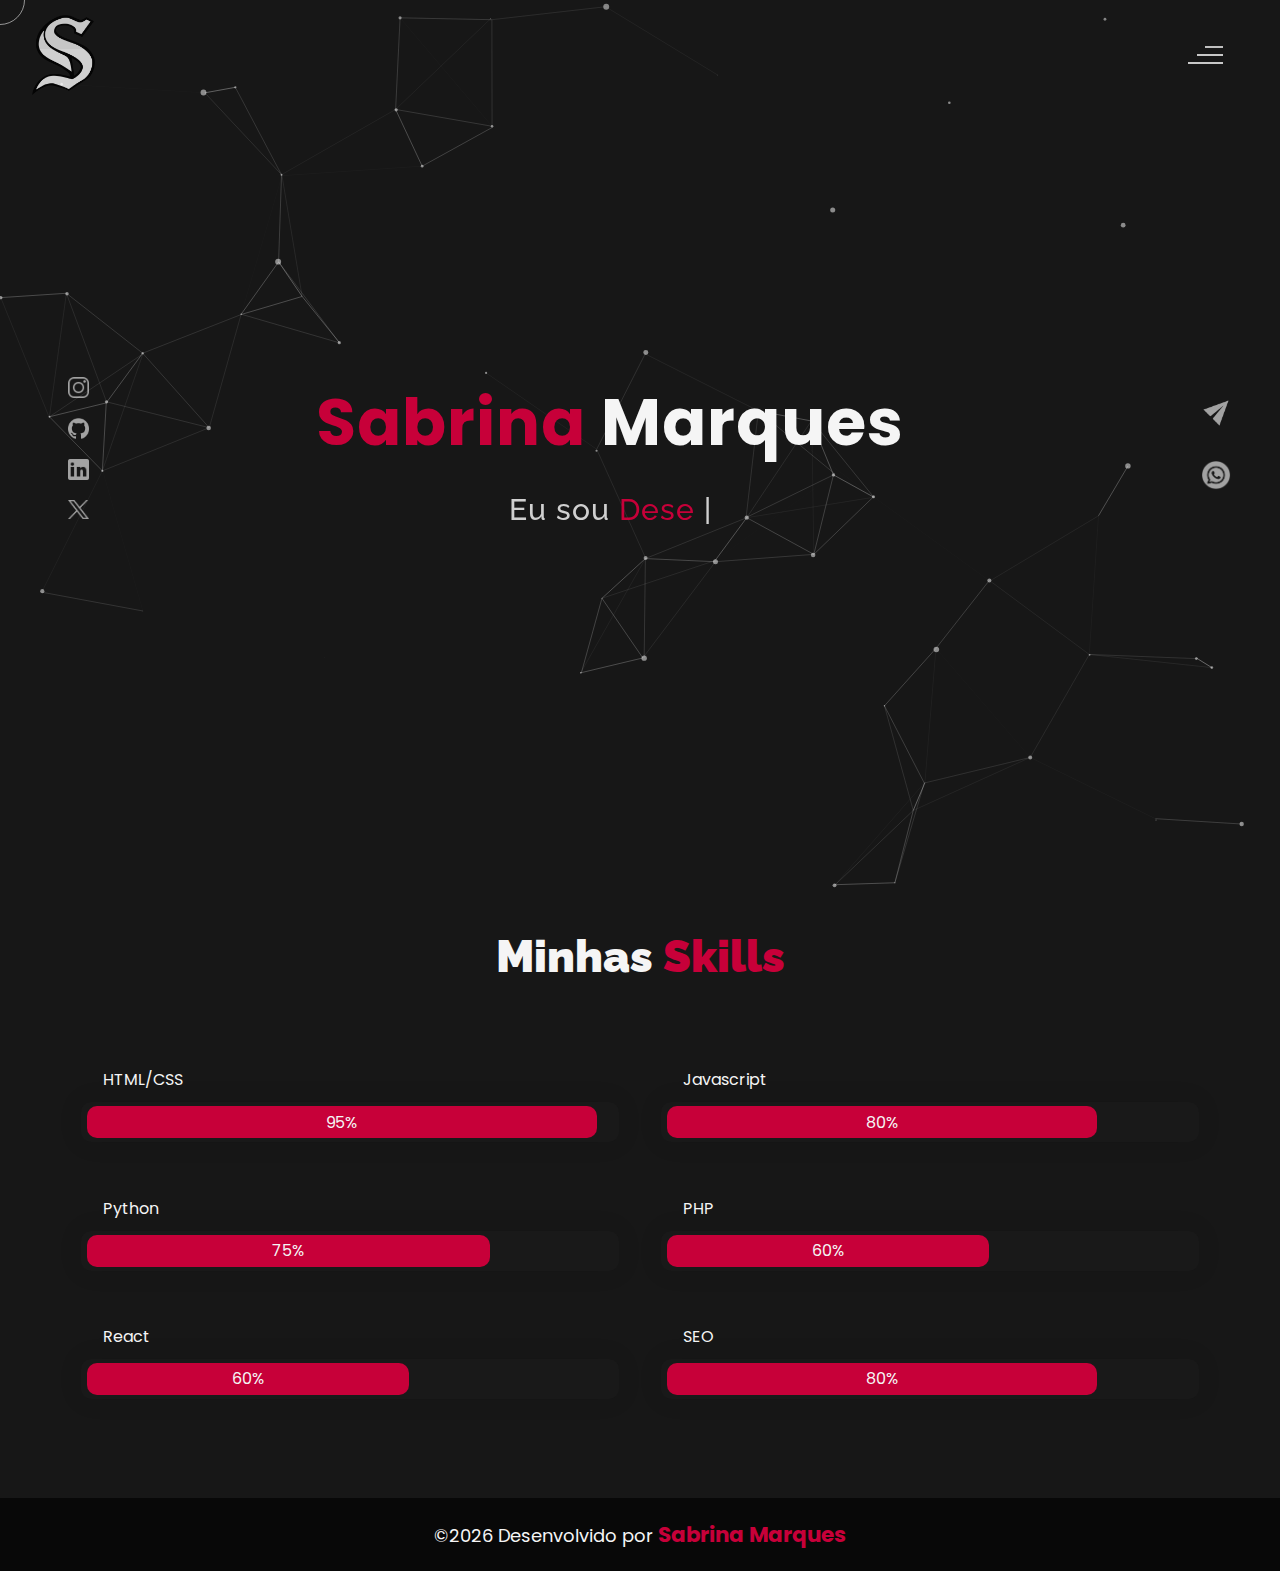
==== commit fafcecba: "Alteração na linha de código" ====
--- a/theme-particle.html
+++ b/theme-particle.html
@@ -9,10 +9,8 @@
   <!--favicon-img--> 
    <link rel="icon" type="image/png" href="images/S logo.png">
    <!--favicon-img-->
-   <!--main css file should not be removed -->
     <link rel="stylesheet" href="css/index.css">
     <!--main css file-->
-    <script src="https://cdnjs.cloudflare.com/ajax/libs/gsap/3.2.6/gsap.min.js"></script>
 </head>
 <body>
     <div id="all">
@@ -364,6 +362,7 @@
         <!--contact end-->
     </div>
     <!--all the divisions-->
+    <script src="https://cdnjs.cloudflare.com/ajax/libs/gsap/3.2.6/gsap.min.js"></script>
     <script src="js/jquery.min.js"></script>
     <script src="js/particles.js"></script>
     <script src="js/particles.min.js"></script>
